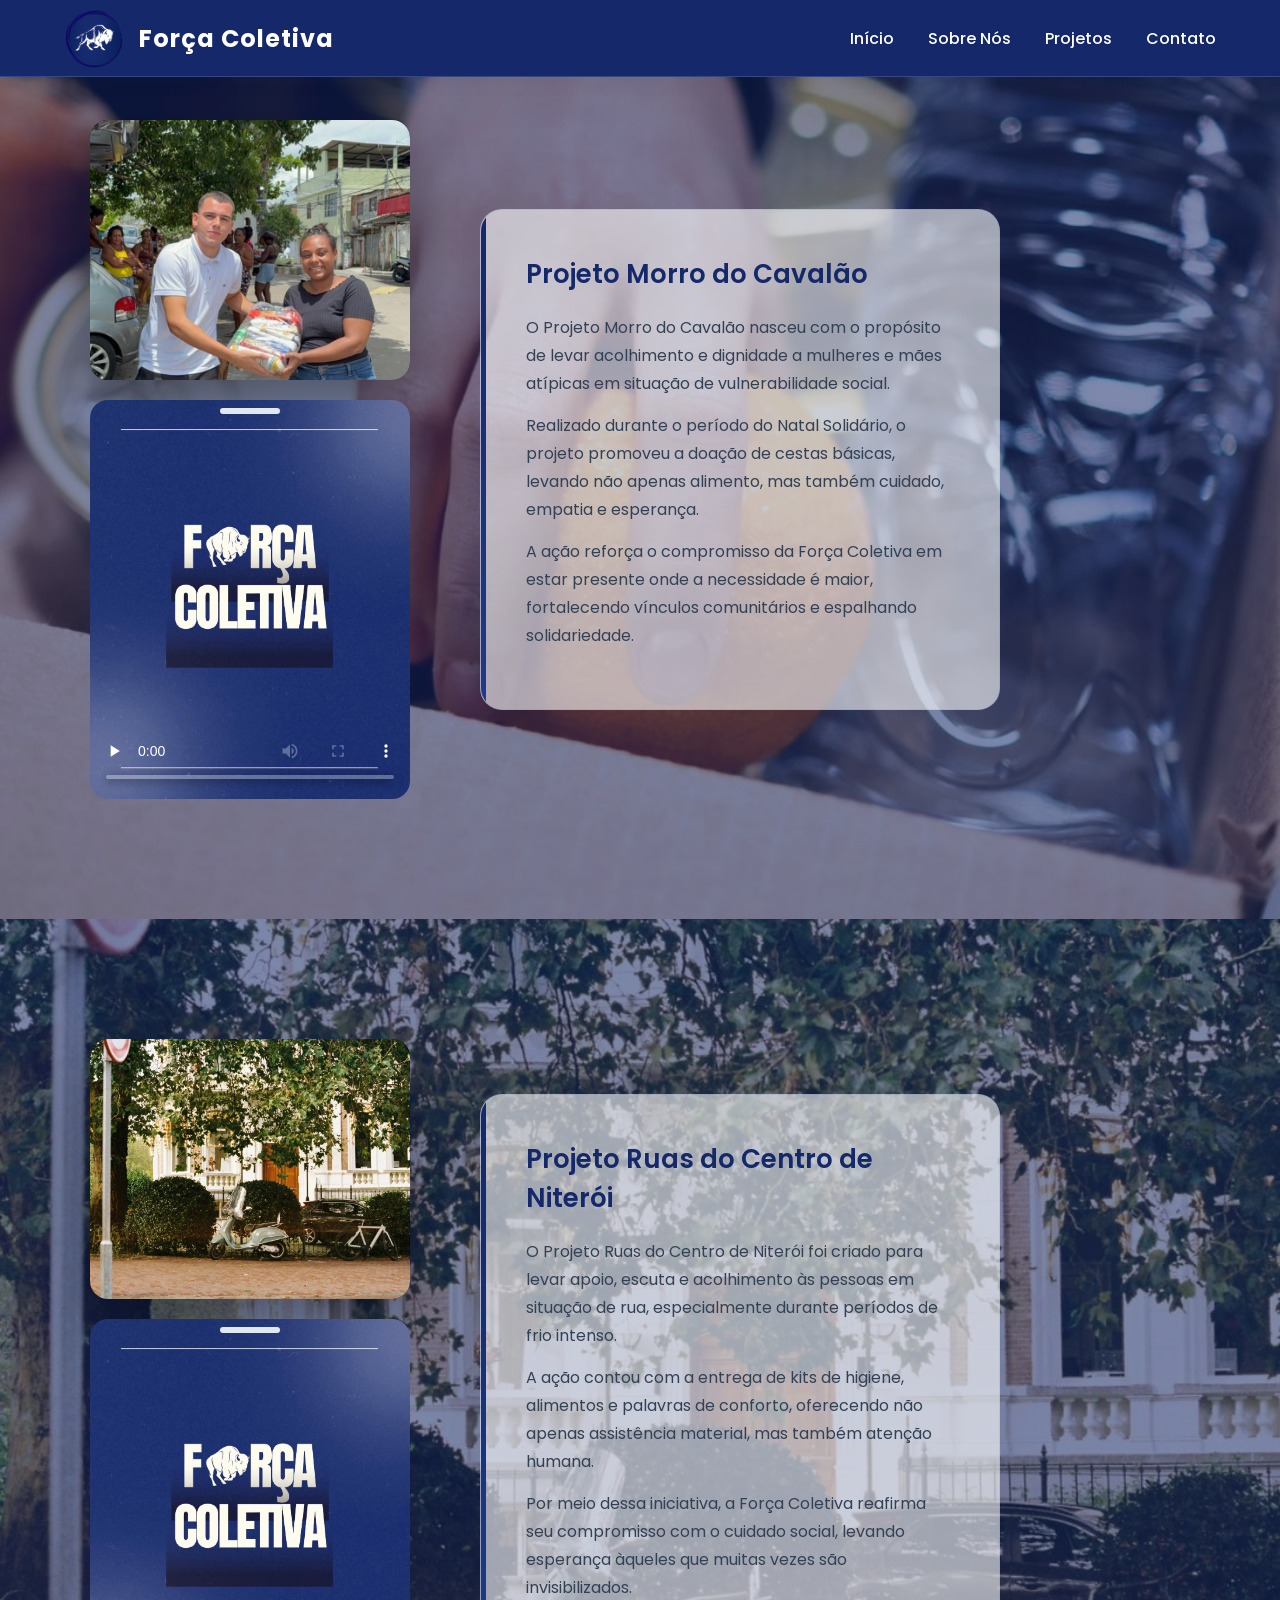
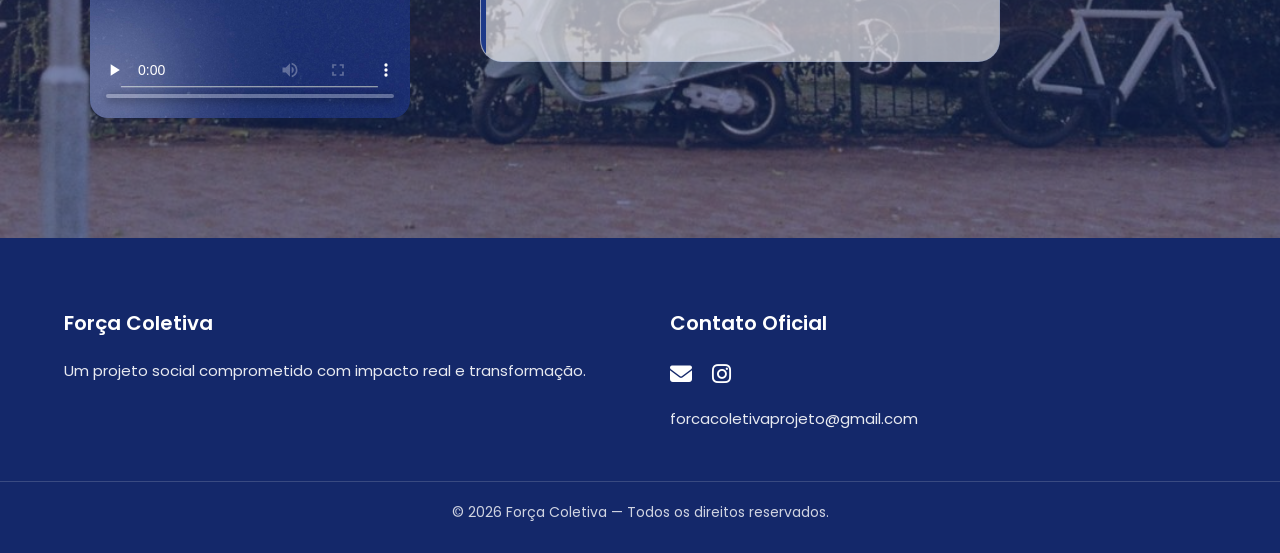
==== projetos.html @ da5c032a "Atualização final do projeto Finalizei o projeto" ====
<!DOCTYPE html>
<html lang="pt-br">
<head>
    <meta charset="UTF-8">
    <title>Projetos - Força Coletiva</title>
    <meta name="viewport" content="width=device-width, initial-scale=1.0">

    <!-- Fonte -->
    <link href="https://fonts.googleapis.com/css2?family=Poppins:wght@300;500;600;700&display=swap" rel="stylesheet">

    <!-- Font Awesome -->
    <link rel="stylesheet" href="https://cdnjs.cloudflare.com/ajax/libs/font-awesome/6.5.0/css/all.min.css">

    <!-- Favicon -->
    <link rel="icon" href="favicon/favicon.ico">

    <!-- CSS -->
    <link rel="stylesheet" href="css/style.css">
</head>

<body class="pagina-projetos">

<header class="header">
    <div class="container">
        <div class="logo">
            <img src="images/logo.png" alt="Logo Força Coletiva">
            <span>Força Coletiva</span>
        </div>
        <nav>
            <a href="index.html">Início</a>
            <a href="index.html#sobre">Sobre Nós</a>
            <a href="projetos.html" class="active">Projetos</a>
            <a href="index.html#contato">Contato</a>
        </nav>
    </div>
</header>

<main>

    <!-- PROJETO 1 -->
    <section class="projeto-section" style="background-image: url('images/imagem1.jpeg');">
        <div class="overlay"></div>

        <div class="projeto-content fade-up">
            <div class="projeto-media">

    <!-- IMAGEM -->
    <div class="media-box">
        <img src="images/imagem2.jpeg" alt="Projeto Morro do Cavalão">
    </div>

    <!-- VIDEO -->
    <div class="video-box">
        <video
            controls
            preload="none"
            poster="images/capa1.jpeg"
            aria-label="Vídeo do Projeto Morro do Cavalão">
            
            <source src="video/video1.mp4" type="video/mp4">
            Seu navegador não suporta vídeo HTML5.
        </video>
    </div>

</div>

            <div class="projeto-card">
                <h3>Projeto Morro do Cavalão</h3>
                <p>
                    

    <p class="projeto-texto">
        O Projeto Morro do Cavalão nasceu com o propósito de levar acolhimento e dignidade
        a mulheres e mães atípicas em situação de vulnerabilidade social.
    </p>

    <p class="projeto-texto">
        Realizado durante o período do Natal Solidário, o projeto promoveu a doação de
        cestas básicas, levando não apenas alimento, mas também cuidado, empatia e esperança.
    </p>

    <p class="projeto-texto">
        A ação reforça o compromisso da Força Coletiva em estar presente onde a necessidade
        é maior, fortalecendo vínculos comunitários e espalhando solidariedade.
    </p>
                </p>
            </div>
        </div>
    </section>

  <!-- PROJETO 2 -->
<section class="projeto-section" style="background-image: url('images/imagem3.jpeg');">
    <div class="overlay"></div>

    <div class="projeto-content fade-up">

        <!-- MEDIA -->
        <div class="projeto-media">

            <!-- IMAGEM -->
            <div class="media-box">
                <img src="images/imagem3.jpeg" alt="Projeto Ruas do Centro de Niterói">
            </div>

            <!-- VIDEO -->
            <div class="video-box">
                <video
                    controls
                    preload="none"
                    poster="images/capa1.jpeg"
                    aria-label="Vídeo do Projeto Ruas do Centro de Niterói">
                    
                    <source src="video/video2.mp4" type="video/mp4">
                    Seu navegador não suporta vídeo HTML5.
                </video>
            </div>

        </div>

        <!-- CARD -->
        <div class="projeto-card">
            <h3>Projeto Ruas do Centro de Niterói</h3>
            

    <p class="projeto-texto">
        O Projeto Ruas do Centro de Niterói foi criado para levar apoio, escuta e acolhimento
        às pessoas em situação de rua, especialmente durante períodos de frio intenso.
    </p>

    <p class="projeto-texto">
        A ação contou com a entrega de kits de higiene, alimentos e palavras de conforto,
        oferecendo não apenas assistência material, mas também atenção humana.
    </p>

    <p class="projeto-texto">
        Por meio dessa iniciativa, a Força Coletiva reafirma seu compromisso com o cuidado
        social, levando esperança àqueles que muitas vezes são invisibilizados.
    </p>
        </div>

    </div>
</section>

</main>

<footer class="footer">
    <div class="container footer-content">
        <div class="footer-col">
            <h3>Força Coletiva</h3>
            <p>Um projeto social comprometido com impacto real e transformação.</p>
        </div>

        <div class="footer-col">
            <h4>Contato Oficial</h4>
            <div class="footer-contact">
                <a href="mailto:forcacoletivaprojeto@gmail.com">
                    <i class="fa-solid fa-envelope"></i>
                </a>
                <a href="https://www.instagram.com/somosforcacoletiva/" target="_blank" rel="noopener noreferrer">
                    <i class="fa-brands fa-instagram"></i>
                </a>
            </div>
            <p class="footer-email">forcacoletivaprojeto@gmail.com</p>
        </div>
    </div>

    <div class="footer-bottom">
        <p>© 2026 Força Coletiva — Todos os direitos reservados.</p>
    </div>
</footer>

</body>
</html>
---- css/style.css ----
* {
    margin: 0;
    padding: 0;
    box-sizing: border-box;
}

html {
    scroll-behavior: smooth;
}

body {
    font-family: 'Poppins', sans-serif;
    color: #fff;
}

.container {
    width: 90%;
    max-width: 1200px;
    margin: auto;
}

/* ================= HEADER ================= */

.header {
    position: fixed;
    top: 0;
    width: 100%;
    padding: 8px 0;
    z-index: 1000;
    background: rgba(255, 255, 255, 0.12);
    -webkit-backdrop-filter: blur(10px);
    backdrop-filter: blur(10px);
    border-bottom: 1px solid rgba(255, 255, 255, 0.15);
    transition: all 0.3s ease;
    box-shadow: 0 4px 20px rgba(0, 0, 0, 0.05);
}

.header .container {
    display: flex;
    justify-content: space-between;
    align-items: center;
}

.logo {
    display: flex;
    align-items: center;
    gap: 15px;
}

.logo img {
    height: 60px;
    width: 60px;
    object-fit: cover;
    border-radius: 50%;
}

.logo span {
    color: #ffffff;
    font-size: 24px;
    font-weight: 700;
    letter-spacing: 1px;
    transition: color 0.3s;
}

/* ===== MENU PREMIUM ===== */

.header nav a {
    margin-left: 30px;
    text-decoration: none;
    color: #ffffff;
    font-weight: 500;
    position: relative;
    transition: all 0.3s ease;

    /* CONTORNO AZUL SUAVE (SÓ NO TOPO) */
    text-shadow:
        -1px -1px 0 #14286a,
         1px -1px 0 #14286a,
        -1px  1px 0 #14286a,
         1px  1px 0 #14286a;
}

/* Linha animada */
.header nav a::after {
    content: "";
    position: absolute;
    left: 0;
    bottom: -6px;
    width: 0%;
    height: 2px;
    background-color: currentColor;
    transition: width 0.3s ease;
}

/* Hover geral */
/* Hover só quando está em cima da hero */
.header:not(.scroll-active) nav a:hover {
    color: #14286a;
    /* azul quando está em cima */
    transform: translateY(-3px);
}

/* Linha aparece */
.header nav a:hover::after {
    width: 100%;
}

/* Quando desce */
.header.scroll-active {
    background: rgba(255, 255, 255, 0.2);
}

.header.scroll-active nav a,
.header.scroll-active .logo span {
    color: #14286a;
}

.header.scroll-active nav a {
    text-shadow: none;
}

/* Hover quando está embaixo */
.header.scroll-active nav a:hover {
    color: #14286a;
}

/* Efeito clique */
.header nav a:active {
    transform: translateY(0px) scale(0.95);
}

/* ================= HERO ================= */

.hero {
    height: 100vh;
    background-image: url('../images/hero.jpeg');
    background-size: cover;
    background-position: center;
    background-repeat: no-repeat;
    position: relative;
    display: flex;
    align-items: center;
    justify-content: flex-start;
    text-align: left;
    padding-left: 10%;
}

.hero::before {
    content: "";
    position: absolute;
    inset: 0;
    background: linear-gradient(to right,
            rgba(0, 0, 0, 0.35),
            rgba(0, 0, 0, 0.15),
            rgba(0, 0, 0, 0));
}

.hero-content {
    position: relative;
    z-index: 2;
    max-width: 600px;
}

.hero h1 {
    font-size: 68px;
    line-height: 1.1;
    margin-bottom: 25px;
    font-weight: 700;
}

.hero p {
    font-size: 22px;
    margin-bottom: 35px;
    line-height: 1.6;
    opacity: 0.9;
}

.btn {
    display: inline-block;
    background: #14286a;
    padding: 14px 36px;
    border-radius: 40px;
    text-decoration: none;
    color: #fff;
    font-weight: 600;
    letter-spacing: 0.5px;
    transition: all 0.3s ease;
}

.btn:hover {
    background: #0f1f52;
    transform: translateY(-4px);
    box-shadow: 0 10px 25px rgba(0, 0, 0, 0.3);
}

.btn:active {
    transform: scale(0.95);
}

/* ================= ABOUT ================= */

.about {
    padding: 100px 0;
    background: #f8fafc;
    color: #1e293b;
}

.about-content {
    display: flex;
    align-items: center;
    gap: 50px;
}

.about-text h2 {
    font-size: 40px;
    margin-bottom: 20px;
}

.about-text p {
    margin-bottom: 15px;
    line-height: 1.6;
}

.about-image img {
    width: 100%;
    border-radius: 15px;
}

/* ================= TEAM ================= */

.team {
    padding: 80px 0;
    background: #f8fafc;
    color: #1e293b;
    text-align: center;
}

/* ================= SOBRE NÓS PROFISSIONAL ================= */

.about-row {
    display: flex;
    align-items: center;
    gap: 80px;
    margin-bottom: 160px;
}

.about-text {
    flex: 1;
}

.about-row.reverse {
    flex-direction: row-reverse;
}

.about-text h2 {
    font-size: 38px;
    margin-bottom: 20px;
}

.about-text p {
    margin-bottom: 15px;
    line-height: 1.7;
    font-size: 17px;
}

.about p {
    text-align: justify;
    line-height: 1.9;
    font-size: 18px;
    color: #444;
    max-width: 850px;
    margin: 0 auto;
}

.about-image {
    flex: 1;
    display: flex;
    justify-content: center;
    align-items: center;
}

.about-image img {
    max-width: 380px;
    width: 100%;
    border-radius: 30px;
    box-shadow: 0 20px 50px rgba(0, 0, 0, 0.15);
    transition: transform 0.6s ease, box-shadow 0.6s ease;
}

.about-image img:hover {
    transform: scale(1.05) translateY(-5px);
    box-shadow: 0 25px 60px rgba(0, 0, 0, 0.25);
}

/* ===== LOGO PREMIUM ===== */

.logo-box img {
    max-width: 320px;
    border-radius: 50%;
    padding: 20px;
    background: rgba(255, 255, 255, 0.6);
    -webkit-backdrop-filter: blur(10px);
    backdrop-filter: blur(10px);
    border: 1px solid rgba(37, 99, 235, 0.3);
    box-shadow: 0 20px 60px rgba(37, 99, 235, 0.15);
    transition: all 0.5s ease;
}

.logo-box img:hover {
    transform: scale(1.08) translateY(-10px);
    box-shadow: 0 30px 90px rgba(37, 99, 235, 0.4);
}

.logo-box img:hover {
    transform: translateY(-8px) scale(1.05);
}

/* ===== MANIFESTO FINAL ===== */

.about-final {
    text-align: center;
    margin-top: 100px;
    padding: 80px 40px;
    background: white;
    border-left: 6px solid #14286a;
    box-shadow: 0 20px 60px rgba(0,0,0,0.05);
}

.about-final p {
    font-size: 20px;
    margin-bottom: 15px;
    color: #334155;
}

.about-final h3 {
    font-size: 28px;
    color: #14286a;
    font-weight: 700;
}
/* ================= IMPACTO EM AÇÃO ================= */

.impacto {
    padding: 100px 0;
    background: #f1f5f9;
    color: #1e293b;
}

.impacto h2 {
    font-size: 36px;
    text-align: center;
    margin-bottom: 60px;
}

/* Layout lado a lado */
.impacto-content {
    display: flex;
    align-items: center;
    justify-content: center;
    gap: 60px;
}

/* Moldura estilo Instagram */
.video-box {
    width: 300px;
    /* controla tamanho */
    background: white;
    padding: 12px;
    border-radius: 30px;
    box-shadow: 0 25px 60px rgba(0, 0, 0, 0.15);
    position: relative;
}

/* Bolinha tipo câmera */
.video-box::before {
    content: "";
    position: absolute;
    top: 8px;
    left: 50%;
    transform: translateX(-50%);
    width: 60px;
    height: 6px;
    background: #e2e8f0;
    border-radius: 10px;
}

.video-box video {
    width: 100%;
    border-radius: 20px;
    display: block;
}

/* Texto lateral */
.impacto-text {
    max-width: 450px;
}

.impacto-text h3 {
    font-size: 26px;
    margin-bottom: 15px;
    color: #14286a;
}

.impacto-text p {
    font-size: 16px;
    line-height: 1.7;
    margin-bottom: 15px;
}

/* ================= SOBRE - MODERNO TECNOLÓGICO ================= */

.sobre-cards {
    margin-top: 120px;
    display: grid;
    grid-template-columns: repeat(auto-fit, minmax(300px, 1fr));
    gap: 50px;
}

/* FUNDO TECNOLÓGICO */
.about {
    background: #f8fafc;
}

/* CARD ESTILO GLASS */
.card {
    position: relative;
    padding: 40px;
    border-radius: 25px;
    background: rgba(255, 255, 255, 0.6);
    backdrop-filter: blur(12px);
    -webkit-backdrop-filter: blur(12px);
    border: 1px solid rgba(37, 99, 235, 0.2);
    box-shadow: 0 20px 60px rgba(0, 0, 0, 0.08);
    transition: all 0.5s ease;
    overflow: hidden;
}

/* BARRA LATERAL ANIMADA */
.card::before {
    content: "";
    position: absolute;
    left: 0;
    top: 0;
    height: 100%;
    width: 5px;
    background: linear-gradient(to bottom, #14286a, #1e3a8a);
    transition: width 0.1s ease;
}

/* HOVER MODERNO */
.card:hover {
    transform: translateY(-12px);
    box-shadow: 0 30px 80px rgba(37, 99, 235, 0.25);
    border: 1px solid rgba(37, 99, 235, 0.4);
}

/* Borda cresce no hover */
.card:hover::before {
    width: 100%;
    opacity: 0.05;
}

/* TÍTULOS */
.card h3 {
    font-size: 22px;
    margin-bottom: 20px;
    color: #14286a;
}

.card h4 {
    margin-top: 18px;
    margin-bottom: 8px;
    font-size: 16px;
    color: #14286a;
}

.card p {
    font-size: 15px;
    line-height: 1.7;
    color: #334155;
}

.card ul {
    padding-left: 18px;
    margin-top: 10px;
}

.card ul li {
    margin-bottom: 8px;
    font-size: 14px;
    color: #334155;
}

/* RESPONSIVO */
@media (max-width: 768px) {
    .sobre-cards {
        gap: 30px;
    }
}

/* ===== TÍTULO INSTITUCIONAL ===== */

.section-title {
    font-size: 36px;
    font-weight: 700;
    color: #14286a;
    margin-bottom: 20px;
    position: relative;
}

.section-title::after {
    content: "";
    display: block;
    width: 60px;
    height: 3px;
    background: #14286a;
    margin-top: 12px;
}

/* ===== TEXT CARD INSTITUCIONAL ===== */

.text-card {
    padding: 30px 0;
    background: none;
    border: none;
    box-shadow: none;
}

.text-card::before {
    display: none;
}

.text-card:hover {
    transform: none;
    box-shadow: none;
    border: none;
}

/* ===== DECORAÇÃO MODERNA ===== */


.about .container {
    position: relative;
    z-index: 2;
}

/* ===== LINHA INSTITUCIONAL ===== */

.about {
    position: relative;
}

/* ===== ELEMENTO DECORATIVO GEOMÉTRICO ===== */

.about::before {
    content: "";
    position: absolute;
    top: 80px;
    left: -120px;
    width: 400px;
    height: 400px;
    background: radial-gradient(circle, rgba(37,99,235,0.15) 0%, transparent 70%);
    z-index: 0;
}

.about .container {
    position: relative;
    z-index: 2;
}

/* ===== REMOVER QUALQUER DECORAÇÃO DA SEÇÃO ABOUT ===== */

.about::before,
.about::after {
    content: none !important;
    display: none !important;
}


/* ===== FAIXA INSTITUCIONAL DEGRADÊ ===== */

.about-intro {
    background: linear-gradient(135deg, #14286a, #14286a);
    padding: 80px 0;
    text-align: center;
    position: relative;
    overflow: hidden;
}

/* detalhe decorativo sutil */
.about-intro::after {
    content: "";
    position: absolute;
    width: 300px;
    height: 300px;
    background: rgba(255,255,255,0.05);
    border-radius: 50%;
    top: -100px;
    right: -100px;
}

.about-intro p {
    color: white;
    font-size: 22px;
    font-weight: 500;
    max-width: 800px;
    margin: auto;
    line-height: 1.6;
}

/* ===== TEXTURA INSTITUCIONAL SUAVE ===== */

.about {
    background: #f8fafc;
    background-image: linear-gradient(
        rgba(0,0,0,0.015) 1px,
        transparent 1px
    );
    background-size: 40px 40px;
}

/* ===== BANNER INSTITUCIONAL ===== */

.banner-institucional {
    width: 100%;
    height: 70vh;
    background:
        linear-gradient(to bottom, rgba(255,255,255,0.9) 0%, rgba(255,255,255,0.3) 15%, rgba(255,255,255,0) 30%),
        url("../images/banner.jpg") center center no-repeat;
    background-size: cover;
}

/* ================= FOOTER ONG INSTITUCIONAL ================= */

.footer {
    background: #14286a;
    color: white;
    padding: 70px 0 30px;
}

.footer-content {
    display: flex;
    justify-content: space-between;
    gap: 60px;
    flex-wrap: wrap;
}

.footer-col {
    flex: 1;
    min-width: 240px;
}

.footer-col h3,
.footer-col h4 {
    margin-bottom: 20px;
    font-size: 20px;
    font-weight: 600;
}

.footer-col p {
    font-size: 15px;
    line-height: 1.7;
    opacity: 0.9;
}

.footer-email {
    margin-top: 15px;
    font-size: 14px;
    opacity: 0.8;
}

/* Contato */
.footer-contact {
    display: flex;
    gap: 20px;
    margin-bottom: 10px;
}

.footer-contact a {
    font-size: 22px;
    color: white;
    transition: 0.3s ease;
}

.footer-contact a:hover {
    color: #93c5fd;
    transform: translateY(-3px);
}

/* Linha final */
.footer-bottom {
    margin-top: 50px;
    padding-top: 20px;
    text-align: center;
    border-top: 1px solid rgba(255,255,255,0.2);
    font-size: 14px;
    opacity: 0.8;
}

/* ================= COLABORADORES ================= */

.colaboradores {
    background: white; /* fundo claro elegante */
    text-align: center;
}

.section-title {
    text-align: center;
    font-size: 38px;
    font-weight: 700;
    color: #14286a;
    margin-bottom: 20px;
}

.section-title::after {
    content: "";
    display: block;
    width: 60px;
    height: 4px;
    background: #14286a;
    margin: 15px auto 0 auto;
    border-radius: 2px;
}

/* LOGOS */

.colaboradores {
    background: white;
    padding: 100px 0;
}

.colaboradores-logos {
    display: grid;
    grid-template-columns: repeat(4, 1fr);
    gap: 40px 60px; /* espaço vertical e horizontal */
    justify-items: center;
    margin-top: 50px;
}

.colaborador-item {
    width: 100px;      /* largura fixa */
    height: 100px;     /* mesma altura */
    border-radius: 50%;  /* 👈 transforma em círculo */
    background: white;
    display: flex;
    align-items: center;
    justify-content: center;
    box-shadow: 0 8px 20px rgba(0,0,0,0.06);
    overflow: hidden;   /* importante */
    transition: 0.3s ease;
}

.colaborador-item:hover {
    transform: scale(1.05);
}

.colaborador-item img {
    width: 100%;
    height: 100%;
    object-fit: contain;
}

.colaborador-item img.logo-ajuste1 {
    width: 120%;
    height: 110%;
}

.colaborador-item img.logo-ajuste2 {
    width: 150%;
    height: 150%;
}

.colaborador-item img.logo-ajuste3 {
    width: 220%;
    height: 220%;
}
.colaborador-item img:hover {
    transform: scale(1.05);
}

/* ================= PAGINA PROJETOS ================= */

body.pagina-projetos {
    font-family: 'Poppins', sans-serif;
    color: #1e293b;
}

body.pagina-projetos main {
    margin-top: 0;
}

/* Header */
body.pagina-projetos .header {
    background: #14286a;
}

/* ================= SEÇÃO PROJETO ================= */

.projeto-section {
    position: relative;
    padding: 120px 20px;
    background-size: cover;
    background-position: center;
}

.projeto-section .overlay {
    position: absolute;
    inset: 0;
    background: rgba(20,40,106,0.55);
    z-index: 1;
}

/* Conteúdo */
.projeto-content {
    position: relative;
    z-index: 2;
    max-width: 1100px;
    margin: auto;
    display: flex;
    align-items: center;
    gap: 70px;
    flex-wrap: wrap;
}

/* ================= MEDIA (IMAGEM / VIDEO) ================= */

.media-box {
    width: 320px;
    border-radius: 18px;
    overflow: hidden;
    box-shadow: 0 25px 55px rgba(0,0,0,0.35);
    background: #000;
    display: flex;
    flex-direction: column;
}

/* IMAGEM */
.media-box img {
    width: 100%;
    height: 260px;
    object-fit: cover;
    display: block;
}

/* VIDEO */
.media-box video {
    width: 100%;
    height: 160px;
    object-fit: cover;
    display: block;
    background: #000;
}
/* ================= CARD ================= */

.projeto-card {
    background: rgba(255,255,255,0.95);
    padding: 45px;
    border-radius: 22px;
    max-width: 520px;
    box-shadow: 0 25px 60px rgba(0,0,0,0.15);
    transition: transform 0.4s ease, box-shadow 0.4s ease;
}

.projeto-card:hover {
    transform: translateY(-6px);
    box-shadow: 0 35px 80px rgba(37,99,235,0.25);
}

.projeto-card h3 {
    font-size: 26px;
    font-weight: 600;
    color: #14286a;
    margin-bottom: 20px;
}

.projeto-card p {
    font-size: 16px;
    line-height: 1.7;
}

/* ================= ANIMAÇÃO SUTIL ================= */

.fade-up {
    animation: fadeUp 0.9s ease forwards;
}

@keyframes fadeUp {
    from {
        opacity: 0;
        transform: translateY(30px);
    }
    to {
        opacity: 1;
        transform: translateY(0);
    }
}

/* ================= RESPONSIVO ================= */

@media (max-width: 992px) {
    .projeto-content {
        flex-direction: column;
        text-align: center;
    }

    .media-box {
        width: 100%;
        max-width: 360px;
        height: 420px;
    }

    .projeto-card {
        padding: 35px;
    }
}

@media (max-width: 576px) {
    .projeto-card h3 {
        font-size: 22px;
    }

    .projeto-card p {
        font-size: 15px;
    }
}

/* ================= VIDEO BOX ================= */

.video-box {
    width: 320px;
    margin-top: 20px;
    border-radius: 18px;
    overflow: hidden;
    box-shadow: 0 25px 55px rgba(0,0,0,0.35);
    background: #000;
}

/* Vídeo responsivo, sem corte */
.video-box video {
    width: 100%;
    height: auto;
    display: block;
    border-radius: 18px;
}

/* Desktop: imagem + vídeo alinhados */
@media (min-width: 993px) {
    .projeto-media {
        display: flex;
        flex-direction: column;
        align-items: flex-start;
    }
}

/* Mobile */
@media (max-width: 992px) {
    .video-box {
        width: 100%;
        max-width: 360px;
    }
}

/* REMOVE QUALQUER BORDA / FUNDO DO VIDEO */
.video-box,
.video-box video {
    background: transparent !important;
    border: none !important;
    outline: none !important;
    box-shadow: none !important;
}

/* VIDEO SEM BORDA E RESPONSIVO */
.video-box video {
    width: 100%;
    height: auto;
    display: block;
    border-radius: 14px; /* mantém padrão visual elegante */
    object-fit: cover;
}

/* REMOVE CONTORNO AO CLICAR (focus) */
.video-box video:focus {
    outline: none;
}

/* EVITA FUNDO PRETO ANTES DO PLAY */
video::-webkit-media-controls-panel {
    background-image: none;
}

/* GARANTE QUE O CONTAINER NÃO CRIE BORDA */
.video-box {
    padding: 0;
    overflow: hidden;
}

.projeto-texto {
    font-size: 16px;
    line-height: 1.75;
    color: #334155;
    margin-bottom: 14px;
    text-align: left;
}

/* ================= MENU - APENAS PÁGINA PROJETOS ================= */

body.pagina-projetos header nav a,
body.pagina-projetos header nav a:hover,
body.pagina-projetos header nav a:focus,
body.pagina-projetos header nav a:active {
    color: #ffffff !important;
}


/* =====================================================
   EFEITO PREMIUM DOS CARDS DA HOME APLICADO A PROJETOS
   ===================================================== */

/* Faz o projeto-card herdar o visual do .card */
body.pagina-projetos .projeto-card {
    position: relative;
    background: rgba(255, 255, 255, 0.6);
    backdrop-filter: blur(12px);
    -webkit-backdrop-filter: blur(12px);
    border: 1px solid rgba(37, 99, 235, 0.10);
    box-shadow: 0 20px 60px rgba(0,0,0,0.04);
    overflow: hidden;
    transition: all 0.45s ease;
}

/* Barra lateral animada */
body.pagina-projetos .projeto-card::before {
    content: "";
    position: absolute;
    left: 0;
    top: 0;
    width: 5px;
    height: 100%;
    background: linear-gradient(to bottom, #14286a, #1e3a8a);
    transition: 0.4s ease;
}

/* Hover igual ao card da home */
body.pagina-projetos .projeto-card:hover {
    transform: translateY(-12px);
    box-shadow: 0 35px 90px rgba(37,99,235,0.10);
    border-color: rgba(37,99,235,0.10);
}

/* Barra cresce no hover */
body.pagina-projetos .projeto-card:hover::before {
    width: 100%;
    opacity: 0.01;
}

/* Texto alinhado e bonito */
body.pagina-projetos .projeto-card p {
    font-size: 16px;
    line-height: 1.75;
    color: #334155;
}
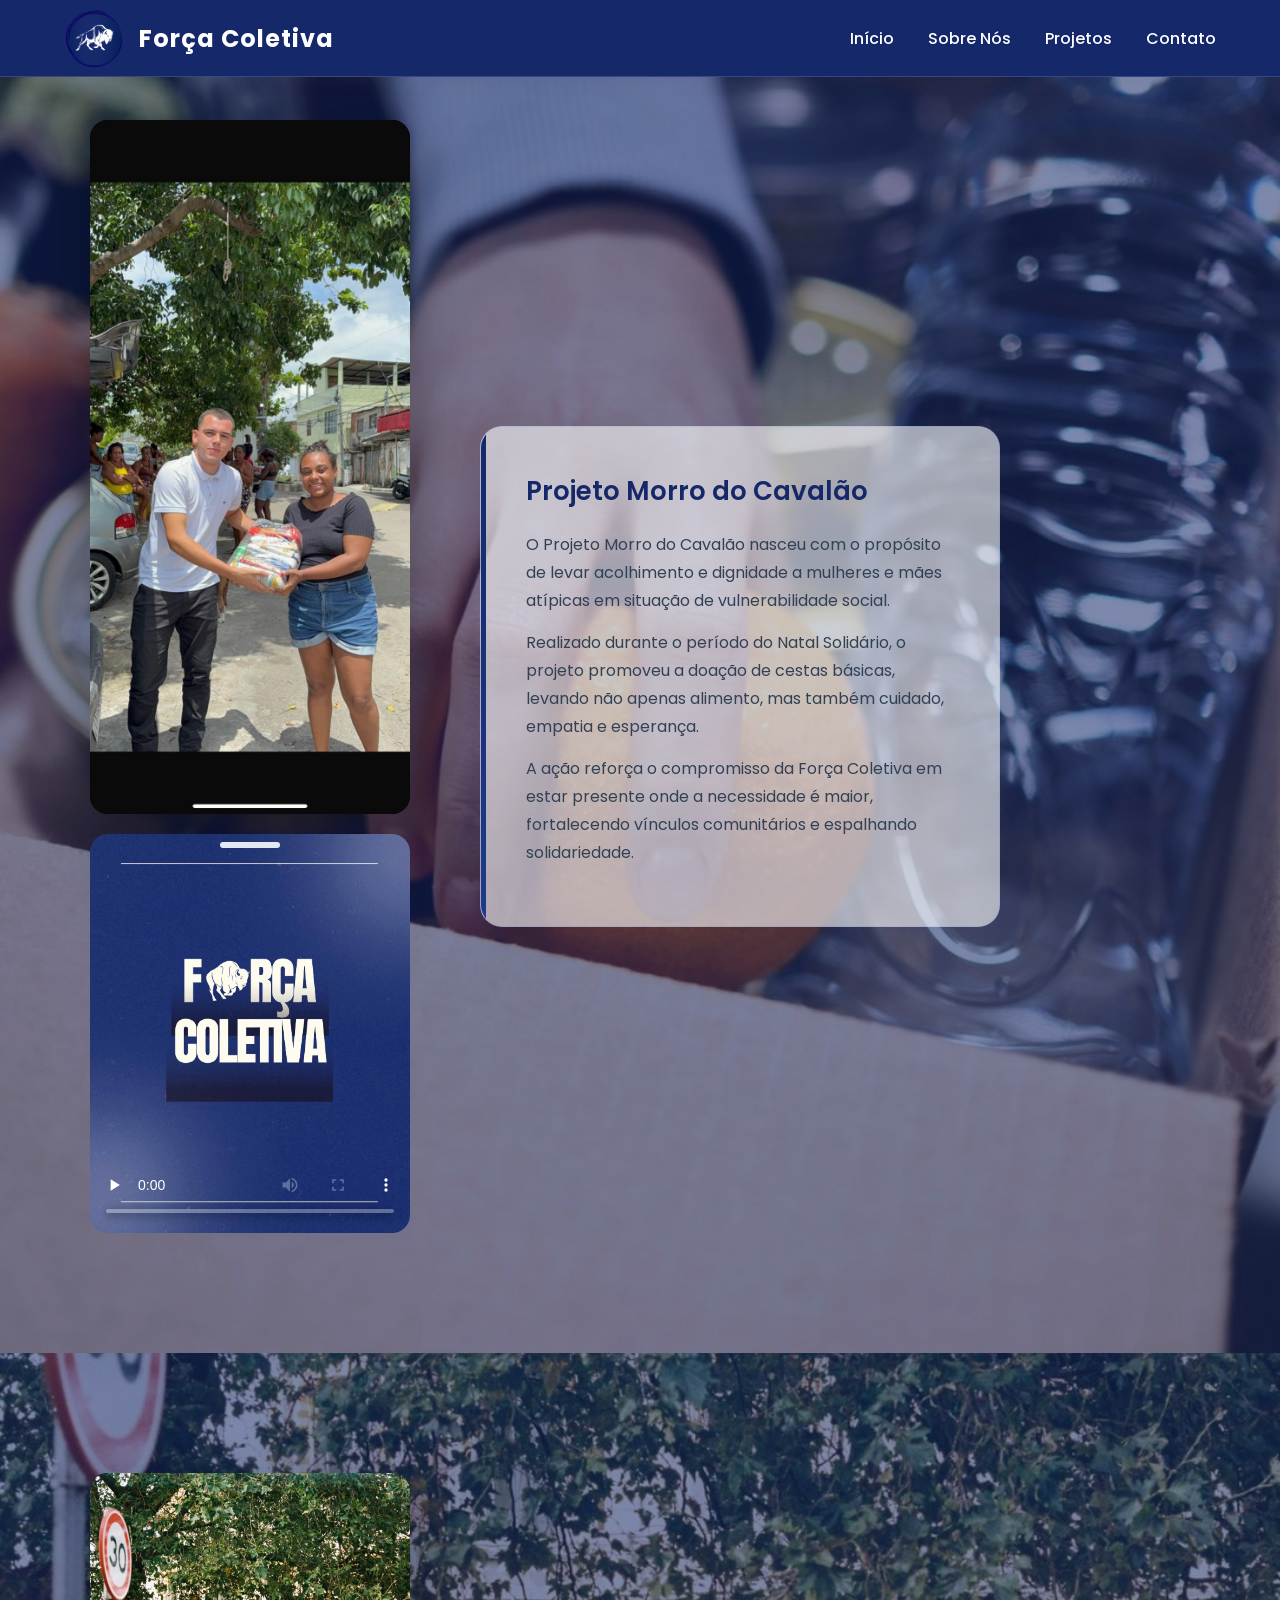
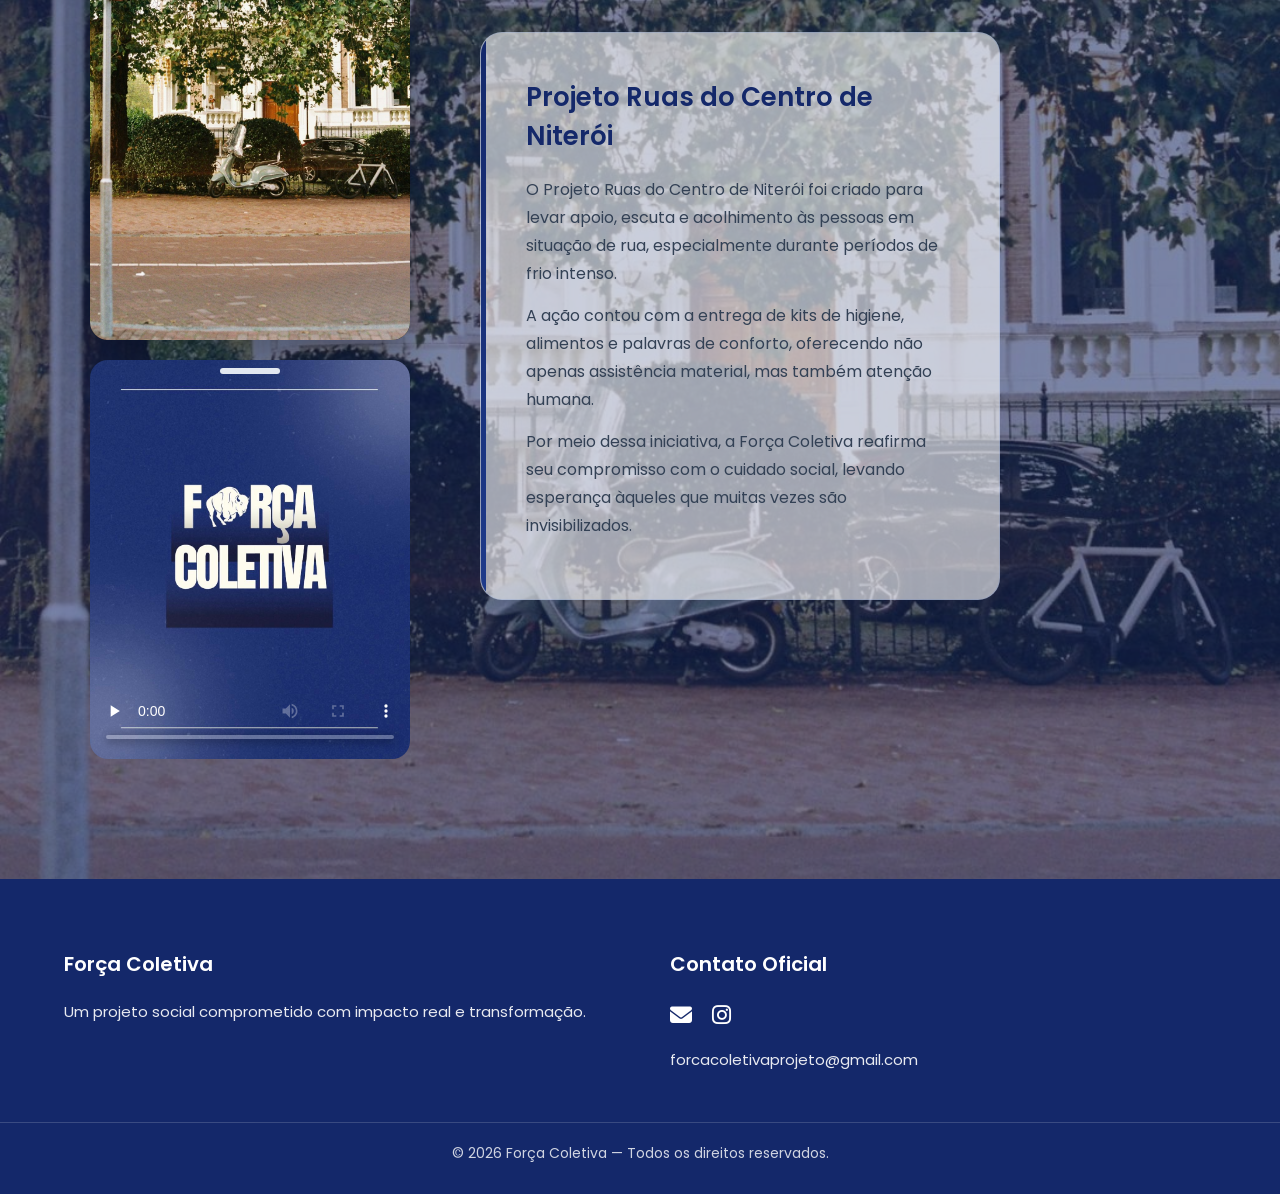
==== commit f50d62c5: "Site finalizado Finalizei o site !" ====
--- a/projetos.html
+++ b/projetos.html
@@ -16,22 +16,34 @@
 
     <!-- CSS -->
     <link rel="stylesheet" href="css/style.css">
+    <link rel="stylesheet" href="css/responsive.css">
 </head>
 
 <body class="pagina-projetos">
 
 <header class="header">
     <div class="container">
+
         <div class="logo">
             <img src="images/logo.png" alt="Logo Força Coletiva">
             <span>Força Coletiva</span>
         </div>
-        <nav>
+
+        <!-- BOTÃO MENU HAMBÚRGUER -->
+        <div class="menu-toggle" id="menu-toggle">
+            <span></span>
+            <span></span>
+            <span></span>
+        </div>
+
+        <!-- MENU -->
+        <nav id="menu">
             <a href="index.html">Início</a>
             <a href="index.html#sobre">Sobre Nós</a>
             <a href="projetos.html" class="active">Projetos</a>
             <a href="index.html#contato">Contato</a>
         </nav>
+
     </div>
 </header>
 
@@ -169,5 +181,7 @@
     </div>
 </footer>
 
+<script src="js/main.js"></script>
+
 </body>
 </html>
--- a/css/responsive.css
+++ b/css/responsive.css
@@ -0,0 +1,260 @@
+/* =====================================
+   RESPONSIVO — FORÇA COLETIVA
+   ===================================== */
+
+@media (max-width: 768px) {
+
+    /* ===== HEADER ===== */
+    .header .container {
+        flex-direction: column;
+        gap: 15px;
+    }
+
+    .logo span {
+        font-size: 20px;
+    }
+
+    .header nav {
+        display: flex;
+        flex-direction: column;
+        align-items: center;
+        gap: 12px;
+    }
+
+    .header nav a {
+        margin: 0;
+        font-size: 16px;
+    }
+
+    /* ===== HERO ===== */
+    .hero {
+        height: auto;
+        padding: 140px 20px 80px;
+        justify-content: center;
+        text-align: center;
+    }
+
+    .hero-content {
+        max-width: 100%;
+    }
+
+    .hero h1 {
+        font-size: 42px;
+        line-height: 1.2;
+    }
+
+    .hero p {
+        font-size: 18px;
+    }
+
+    /* ===== ABOUT ===== */
+    .about {
+        padding: 70px 0;
+    }
+
+    .about-row,
+    .about-row.reverse {
+        flex-direction: column;
+        gap: 40px;
+        margin-bottom: 80px;
+        text-align: center;
+    }
+
+    .about-text h2 {
+        font-size: 30px;
+    }
+
+    .about p {
+        font-size: 16px;
+    }
+
+    .about-image img,
+    .logo-box img {
+        max-width: 260px;
+    }
+
+    /* ===== CARDS ===== */
+    .sobre-cards {
+        grid-template-columns: 1fr;
+        gap: 30px;
+        margin-top: 60px;
+    }
+
+    /* ===== BANNER ===== */
+    .banner-institucional {
+        height: 40vh;
+    }
+
+    /* ===== COLABORADORES ===== */
+    .colaboradores {
+        padding: 70px 0;
+    }
+
+    .colaboradores-logos {
+        grid-template-columns: repeat(2, 1fr);
+        gap: 30px;
+    }
+
+    .colaborador-item {
+        width: 90px;
+        height: 90px;
+    }
+
+    /* ===== FOOTER ===== */
+    .footer-content {
+        flex-direction: column;
+        text-align: center;
+        gap: 40px;
+    }
+
+    .footer-contact {
+        justify-content: center;
+    }
+
+    /* ===== PROJETOS ===== */
+    .projeto-content {
+        flex-direction: column;
+        gap: 40px;
+        text-align: center;
+    }
+
+    .projeto-card {
+        padding: 30px;
+    }
+
+    .projeto-card h3 {
+        font-size: 22px;
+    }
+}
+
+/* =====================================
+   TELAS MUITO PEQUENAS
+   ===================================== */
+
+@media (max-width: 480px) {
+
+    .hero h1 {
+        font-size: 34px;
+    }
+
+    .hero p {
+        font-size: 16px;
+    }
+
+    .section-title {
+        font-size: 30px;
+    }
+}
+
+/* =====================================
+   MENU HAMBÚRGUER — CORRIGIDO
+   ===================================== */
+
+.menu-toggle {
+    display: none;
+    flex-direction: column;
+    cursor: pointer;
+    gap: 6px;
+    position: absolute;
+    top: 50%;
+    right: 20px;
+    transform: translateY(-50%);
+    z-index: 1001;
+}
+
+.menu-toggle span {
+    width: 28px;
+    height: 3px;
+    background: #14286a;
+    border-radius: 2px;
+    transition: 0.3s ease;
+}
+
+/* ===== ANIMAÇÃO DO HAMBÚRGUER → X ===== */
+
+.menu-toggle.active span:nth-child(1) {
+    transform: rotate(45deg) translate(5px, 5px);
+}
+
+.menu-toggle.active span:nth-child(2) {
+    opacity: 0;
+}
+
+.menu-toggle.active span:nth-child(3) {
+    transform: rotate(-45deg) translate(6px, -6px);
+}
+
+/* MOBILE */
+@media (max-width: 768px) {
+
+    .menu-toggle {
+        display: flex;
+    }
+
+    .header {
+        position: fixed;
+        width: 100%;
+        top: 0;
+        left: 0;
+        z-index: 1000;
+    }
+
+    .header .container {
+        position: relative;
+        flex-direction: row;
+        justify-content: space-between;
+        align-items: center;
+    }
+
+    nav {
+        position: fixed;
+        top: 70px; /* altura do header */
+        left: 0;
+        width: 100%;
+        background: #ffffff;
+
+        display: flex;
+        flex-direction: column;
+        align-items: center;
+        gap: 20px;
+        padding: 30px 0;
+
+        box-shadow: 0 10px 30px rgba(0,0,0,0.15);
+
+        transform: translateY(-20px);
+        opacity: 0;
+        pointer-events: none;
+        transition: 0.3s ease;
+    }
+
+    nav a {
+        color: #14286a !important;
+        font-size: 18px;
+    }
+
+    nav.active {
+        transform: translateY(0);
+        opacity: 1;
+        pointer-events: auto;
+    }
+}
+
+/* ===============================
+   MENU HAMBÚRGUER — PÁGINA PROJETOS
+   =============================== */
+
+body.pagina-projetos .menu-toggle span {
+    background: #ffffff;
+}
+
+/* ===============================
+   CORRIGE BARRA PRETA NAS IMAGENS
+   =============================== */
+
+.media-box img {
+    width: 100%;
+    height: 100%;
+    object-fit: cover;
+    display: block;
+}
+
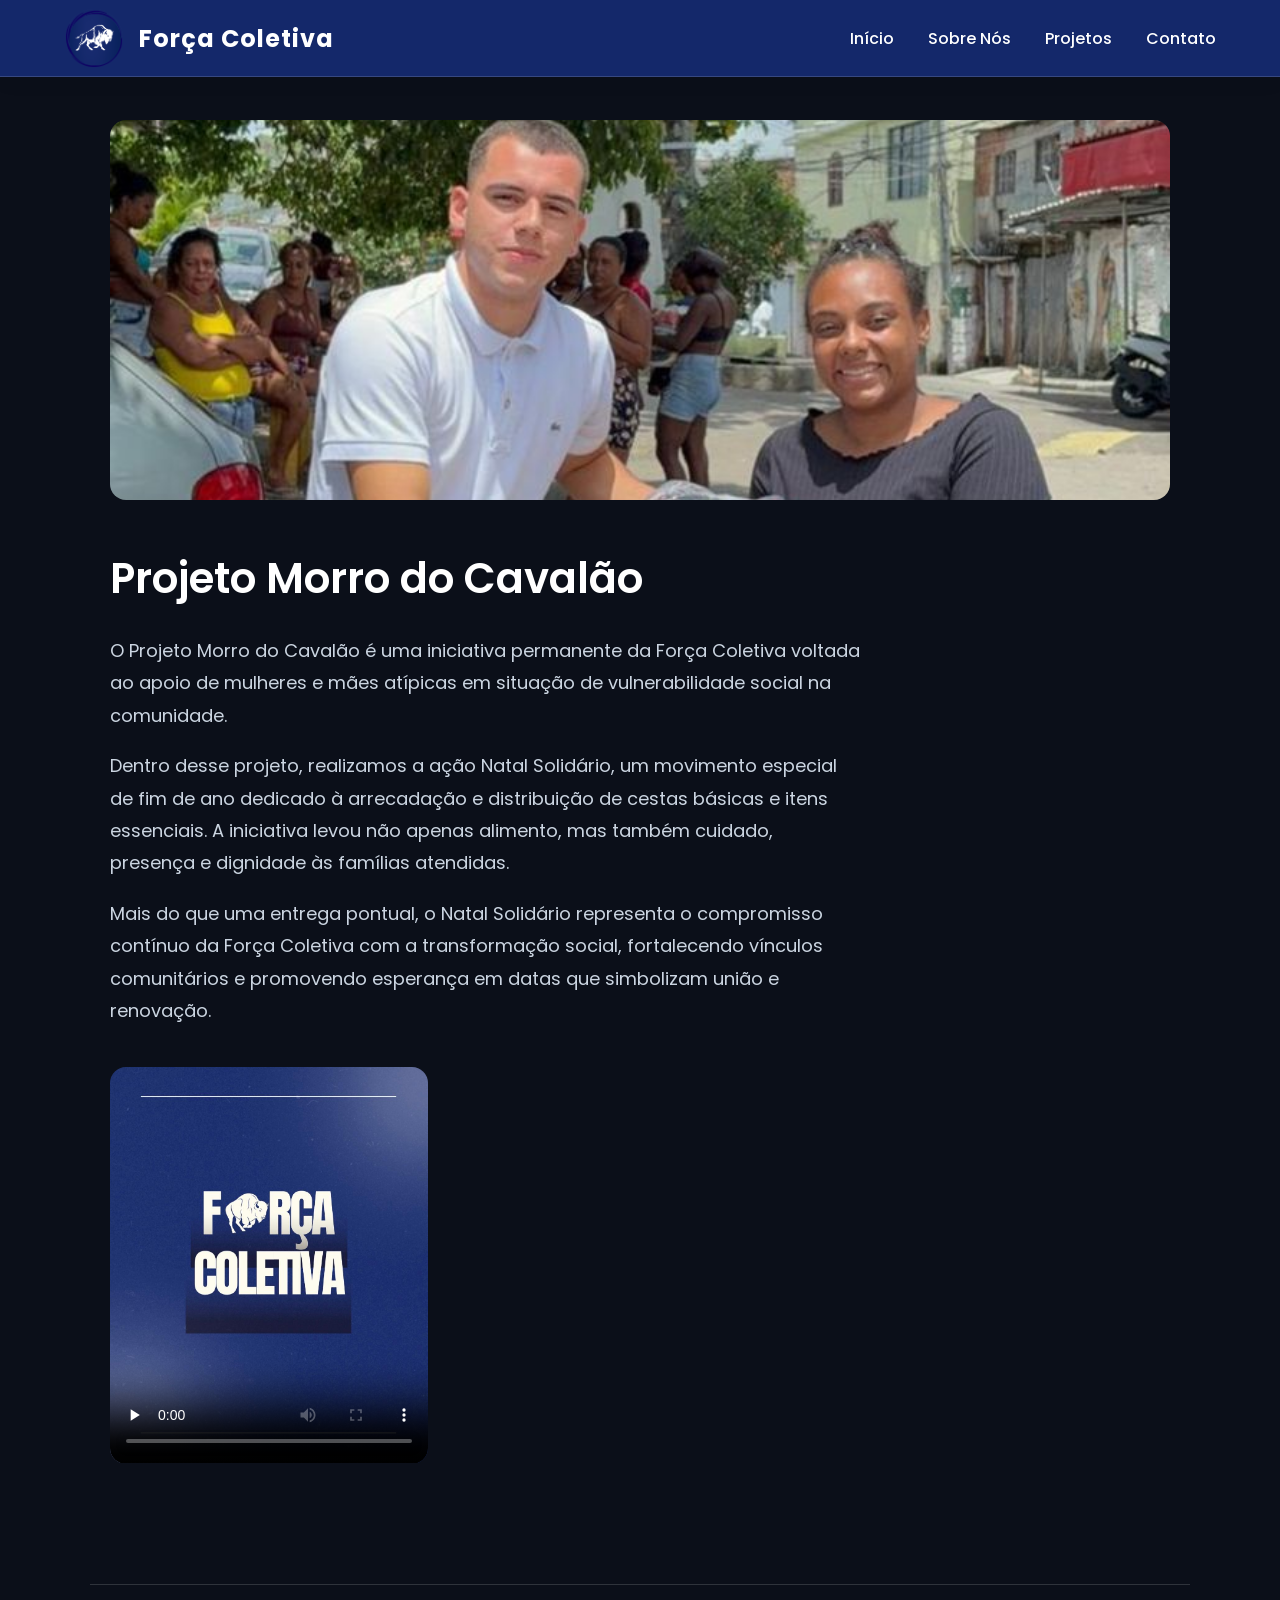
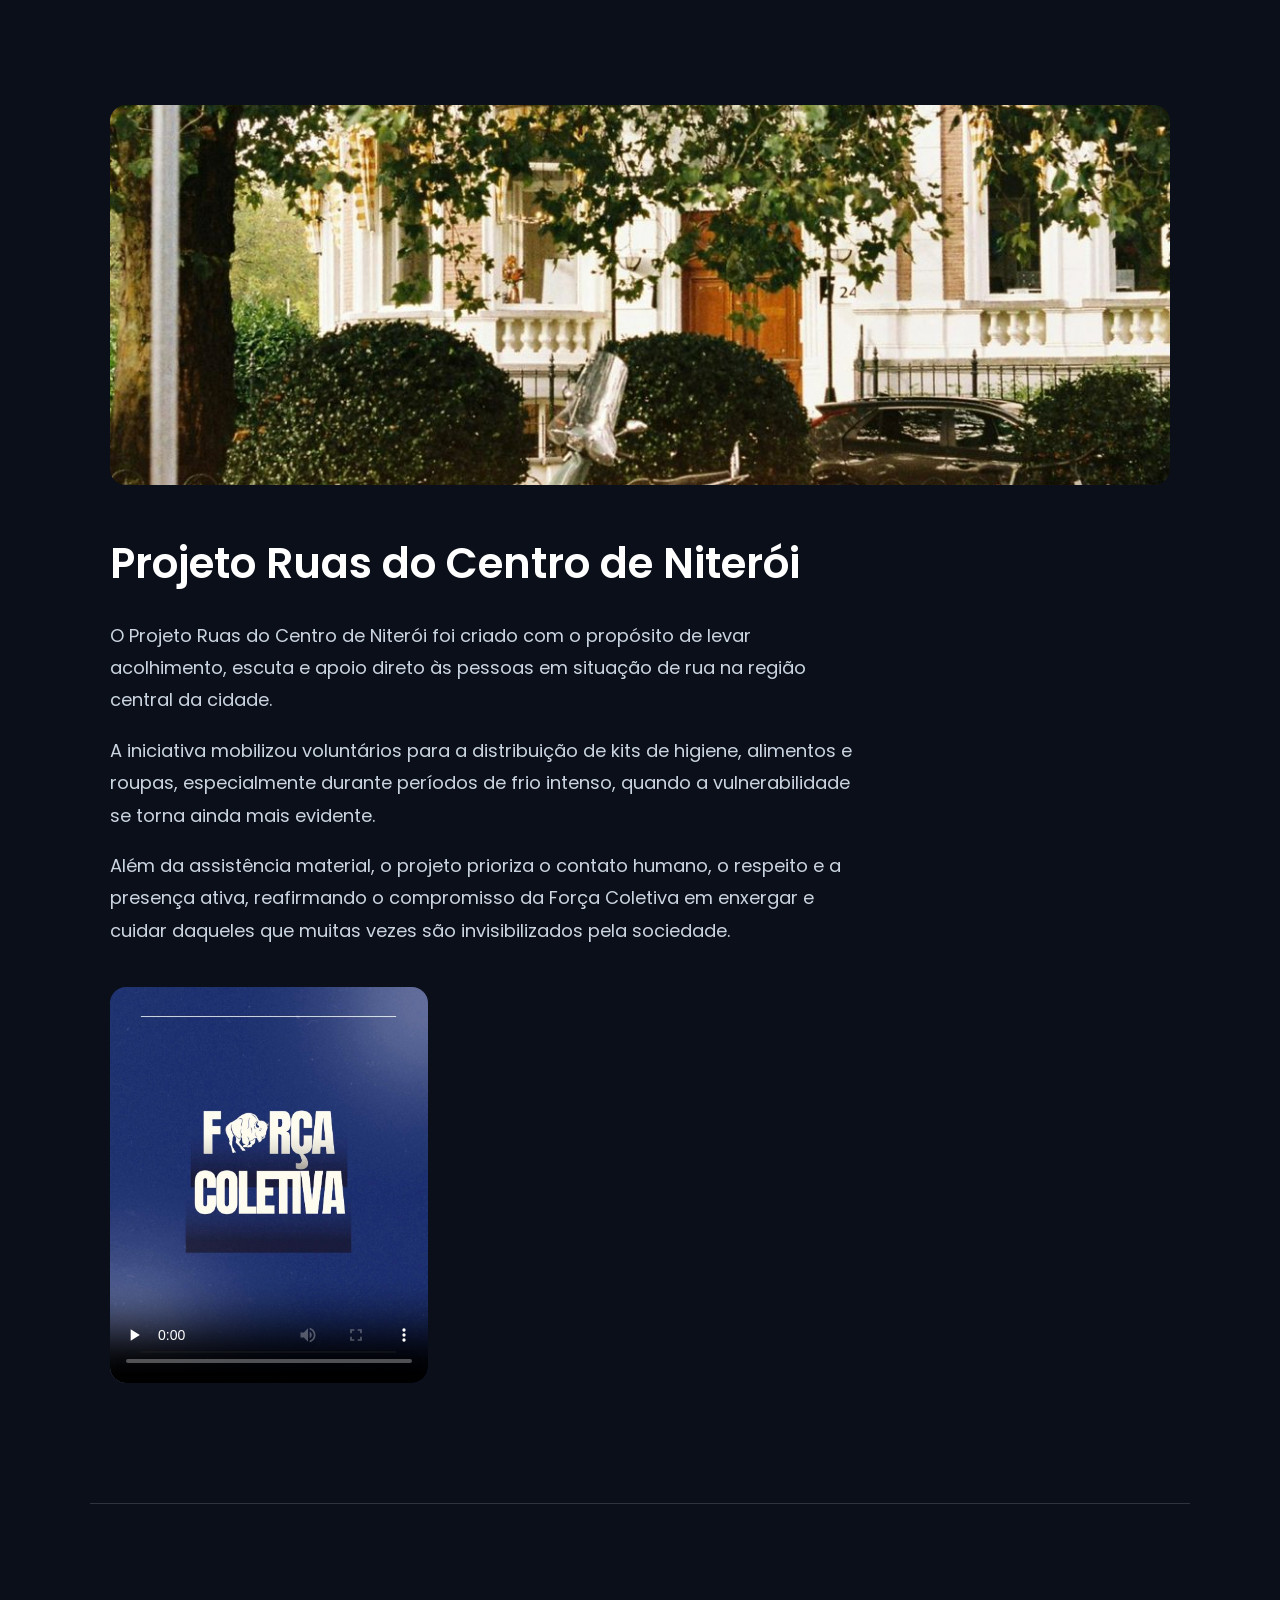
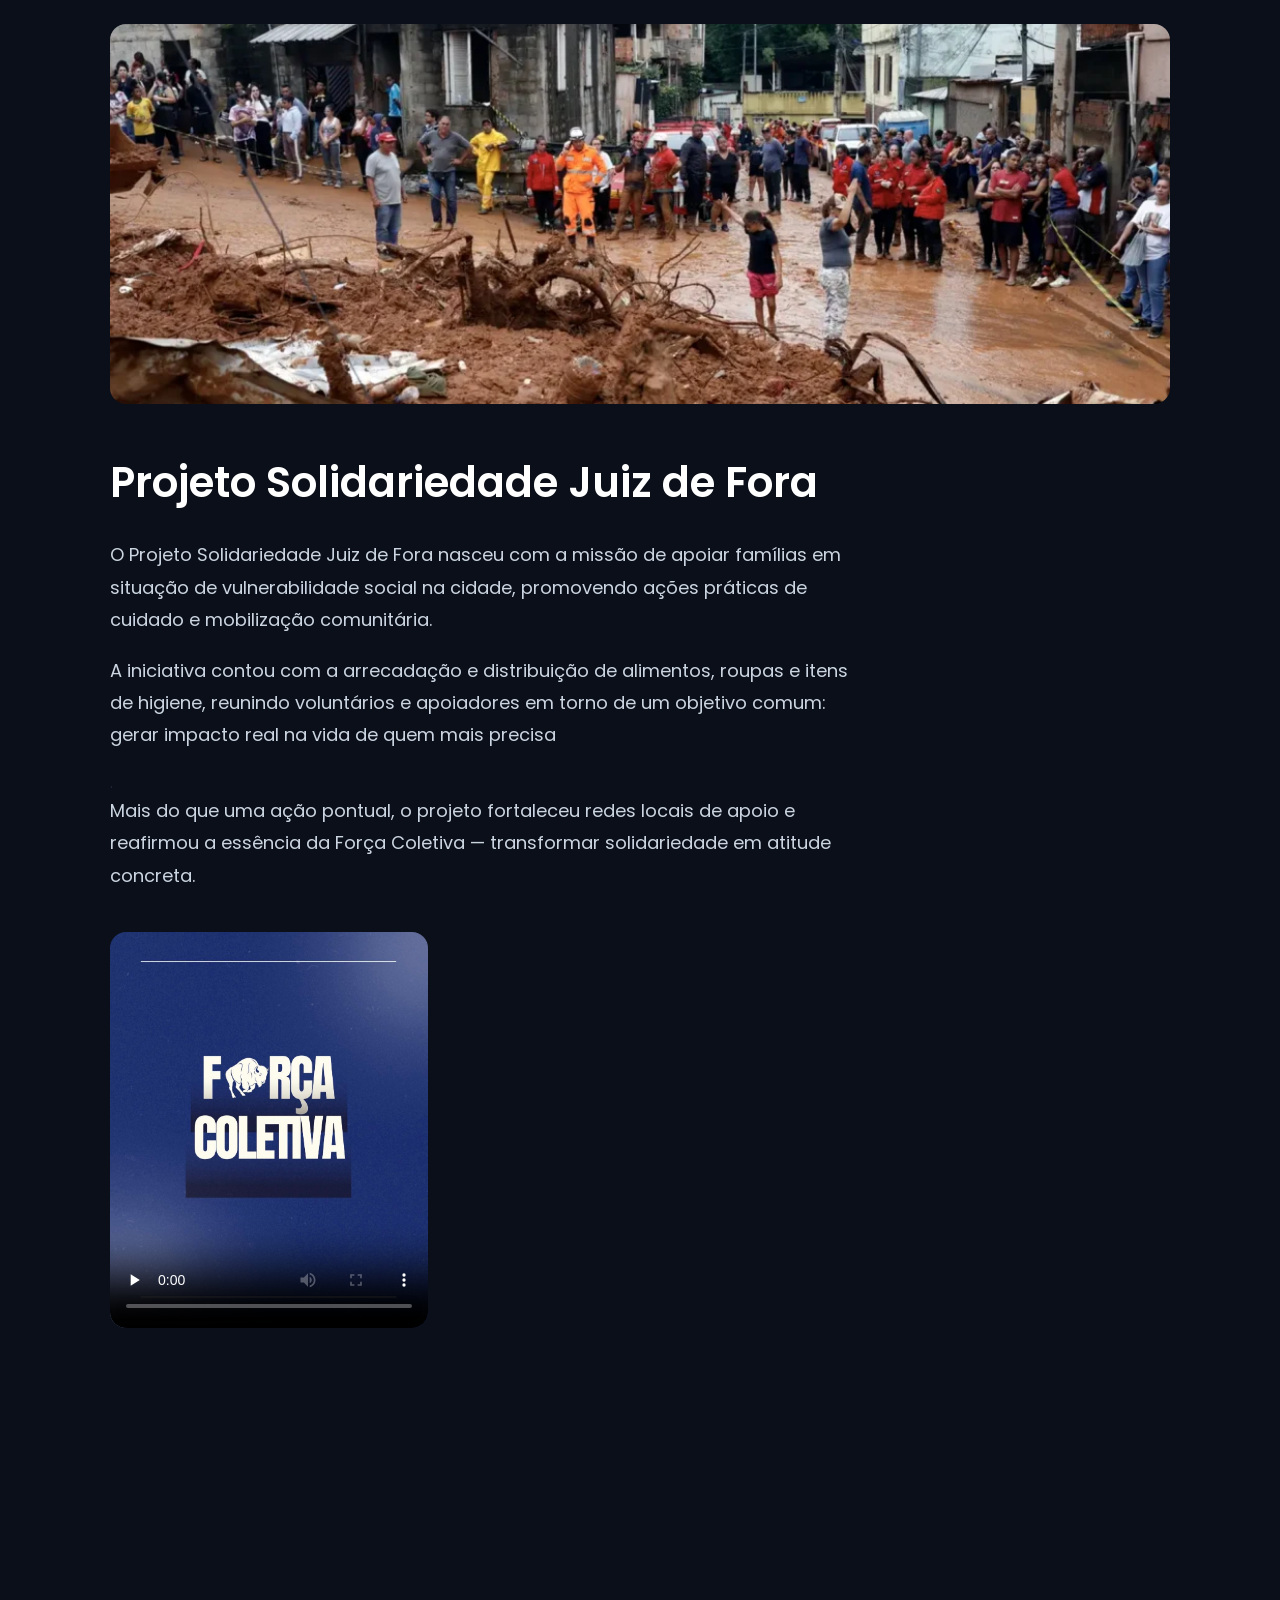
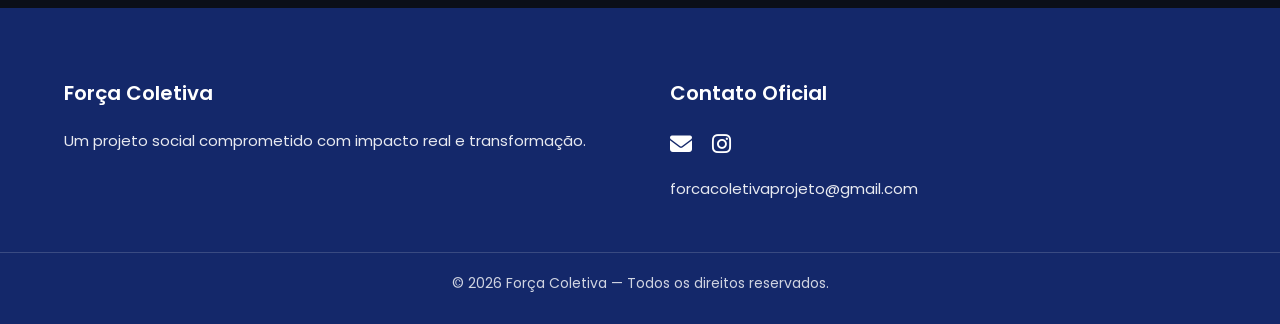
==== commit 01e7e557: "Mudanças no arquivo projeto.html Fiz alterações na página !!!" ====
--- a/projetos.html
+++ b/projetos.html
@@ -16,6 +16,7 @@
 
     <!-- CSS -->
     <link rel="stylesheet" href="css/style.css">
+    <link rel="stylesheet" href="css/projetos.css">
     <link rel="stylesheet" href="css/responsive.css">
 </head>
 
@@ -48,111 +49,92 @@
 </header>
 
 <main>
+    <section class="projeto-moderno">
 
-    <!-- PROJETO 1 -->
-    <section class="projeto-section" style="background-image: url('images/imagem1.jpeg');">
-        <div class="overlay"></div>
-
-        <div class="projeto-content fade-up">
-            <div class="projeto-media">
-
-    <!-- IMAGEM -->
-    <div class="media-box">
+    <!-- FOTO -->
+    <div class="projeto-imagem">
         <img src="images/imagem2.jpeg" alt="Projeto Morro do Cavalão">
     </div>
 
+    <!-- TEXTO -->
+    <div class="projeto-info">
+        <h2>Projeto Morro do Cavalão</h2>
+
+        <p>
+            O Projeto Morro do Cavalão é uma iniciativa permanente da Força Coletiva voltada ao apoio de mulheres e mães atípicas em situação de vulnerabilidade social na comunidade.
+        </p>
+
+        <p>
+           Dentro desse projeto, realizamos a ação Natal Solidário, um movimento especial de fim de ano dedicado à arrecadação e distribuição de cestas básicas e itens essenciais. A iniciativa levou não apenas alimento, mas também cuidado, presença e dignidade às famílias atendidas.
+        </p>
+
+        <p>
+            Mais do que uma entrega pontual, o Natal Solidário representa o compromisso contínuo da Força Coletiva com a transformação social, fortalecendo vínculos comunitários e promovendo esperança em datas que simbolizam união e renovação.
+        </p>
+    </div>
+
     <!-- VIDEO -->
-    <div class="video-box">
-        <video
-            controls
-            preload="none"
-            poster="images/capa1.jpeg"
-            aria-label="Vídeo do Projeto Morro do Cavalão">
-            
+    <div class="projeto-video">
+        <video controls preload="none" poster="images/capa1.jpeg">
             <source src="video/video1.mp4" type="video/mp4">
-            Seu navegador não suporta vídeo HTML5.
         </video>
     </div>
 
-</div>
-
-            <div class="projeto-card">
-                <h3>Projeto Morro do Cavalão</h3>
-                <p>
-                    
-
-    <p class="projeto-texto">
-        O Projeto Morro do Cavalão nasceu com o propósito de levar acolhimento e dignidade
-        a mulheres e mães atípicas em situação de vulnerabilidade social.
-    </p>
-
-    <p class="projeto-texto">
-        Realizado durante o período do Natal Solidário, o projeto promoveu a doação de
-        cestas básicas, levando não apenas alimento, mas também cuidado, empatia e esperança.
-    </p>
-
-    <p class="projeto-texto">
-        A ação reforça o compromisso da Força Coletiva em estar presente onde a necessidade
-        é maior, fortalecendo vínculos comunitários e espalhando solidariedade.
-    </p>
-                </p>
-            </div>
-        </div>
-    </section>
-
-  <!-- PROJETO 2 -->
-<section class="projeto-section" style="background-image: url('images/imagem3.jpeg');">
-    <div class="overlay"></div>
-
-    <div class="projeto-content fade-up">
-
-        <!-- MEDIA -->
-        <div class="projeto-media">
-
-            <!-- IMAGEM -->
-            <div class="media-box">
-                <img src="images/imagem3.jpeg" alt="Projeto Ruas do Centro de Niterói">
-            </div>
-
-            <!-- VIDEO -->
-            <div class="video-box">
-                <video
-                    controls
-                    preload="none"
-                    poster="images/capa1.jpeg"
-                    aria-label="Vídeo do Projeto Ruas do Centro de Niterói">
-                    
-                    <source src="video/video2.mp4" type="video/mp4">
-                    Seu navegador não suporta vídeo HTML5.
-                </video>
-            </div>
-
-        </div>
-
-        <!-- CARD -->
-        <div class="projeto-card">
-            <h3>Projeto Ruas do Centro de Niterói</h3>
-            
-
-    <p class="projeto-texto">
-        O Projeto Ruas do Centro de Niterói foi criado para levar apoio, escuta e acolhimento
-        às pessoas em situação de rua, especialmente durante períodos de frio intenso.
-    </p>
-
-    <p class="projeto-texto">
-        A ação contou com a entrega de kits de higiene, alimentos e palavras de conforto,
-        oferecendo não apenas assistência material, mas também atenção humana.
-    </p>
-
-    <p class="projeto-texto">
-        Por meio dessa iniciativa, a Força Coletiva reafirma seu compromisso com o cuidado
-        social, levando esperança àqueles que muitas vezes são invisibilizados.
-    </p>
-        </div>
-
-    </div>
 </section>
 
+<section class="projeto-moderno">
+
+    <!-- FOTO -->
+    <div class="projeto-imagem">
+        <img src="images/imagem3.jpeg" alt="Projeto Ruas do Centro de Niterói">
+    </div>
+
+    <!-- TEXTO -->
+    <div class="projeto-info">
+        <h2>Projeto Ruas do Centro de Niterói</h2>
+
+        <p>O Projeto Ruas do Centro de Niterói foi criado com o propósito de levar acolhimento, escuta e apoio direto às pessoas em situação de rua na região central da cidade.</p>
+
+        <p>A iniciativa mobilizou voluntários para a distribuição de kits de higiene, alimentos e roupas, especialmente durante períodos de frio intenso, quando a vulnerabilidade se torna ainda mais evidente.</p>
+
+        <p>Além da assistência material, o projeto prioriza o contato humano, o respeito e a presença ativa, reafirmando o compromisso da Força Coletiva em enxergar e cuidar daqueles que muitas vezes são invisibilizados pela sociedade.</p>
+    </div>
+
+    <!-- VIDEO -->
+    <div class="projeto-video">
+        <video controls preload="none" poster="images/capa1.jpeg">
+            <source src="video/video2.mp4" type="video/mp4">
+        </video>
+    </div>
+
+</section>
+
+<section class="projeto-moderno">
+
+    <!-- FOTO -->
+    <div class="projeto-imagem">
+        <img src="images/imagem3.webp" alt="Projeto Solidariedade Juiz de Fora">
+    </div>
+
+    <!-- TEXTO -->
+    <div class="projeto-info">
+        <h2>Projeto Solidariedade Juiz de Fora</h2>
+
+        <p>O Projeto Solidariedade Juiz de Fora nasceu com a missão de apoiar famílias em situação de vulnerabilidade social na cidade, promovendo ações práticas de cuidado e mobilização comunitária.</p>
+
+        <p>A iniciativa contou com a arrecadação e distribuição de alimentos, roupas e itens de higiene, reunindo voluntários e apoiadores em torno de um objetivo comum: gerar impacto real na vida de quem mais precisa</p>.
+
+        <p>Mais do que uma ação pontual, o projeto fortaleceu redes locais de apoio e reafirmou a essência da Força Coletiva — transformar solidariedade em atitude concreta.</p>
+    </div>
+
+    <!-- VIDEO -->
+    <div class="projeto-video">
+        <video controls preload="none" poster="images/capa1.jpeg">
+            <source src="video/video3.mp4" type="video/mp4">
+        </video>
+    </div>
+
+</section>
 </main>
 
 <footer class="footer">
--- a/css/style.css
+++ b/css/style.css
@@ -776,285 +776,3 @@
 .colaborador-item img:hover {
     transform: scale(1.05);
 }
-
-/* ================= PAGINA PROJETOS ================= */
-
-body.pagina-projetos {
-    font-family: 'Poppins', sans-serif;
-    color: #1e293b;
-}
-
-body.pagina-projetos main {
-    margin-top: 0;
-}
-
-/* Header */
-body.pagina-projetos .header {
-    background: #14286a;
-}
-
-/* ================= SEÇÃO PROJETO ================= */
-
-.projeto-section {
-    position: relative;
-    padding: 120px 20px;
-    background-size: cover;
-    background-position: center;
-}
-
-.projeto-section .overlay {
-    position: absolute;
-    inset: 0;
-    background: rgba(20,40,106,0.55);
-    z-index: 1;
-}
-
-/* Conteúdo */
-.projeto-content {
-    position: relative;
-    z-index: 2;
-    max-width: 1100px;
-    margin: auto;
-    display: flex;
-    align-items: center;
-    gap: 70px;
-    flex-wrap: wrap;
-}
-
-/* ================= MEDIA (IMAGEM / VIDEO) ================= */
-
-.media-box {
-    width: 320px;
-    border-radius: 18px;
-    overflow: hidden;
-    box-shadow: 0 25px 55px rgba(0,0,0,0.35);
-    background: #000;
-    display: flex;
-    flex-direction: column;
-}
-
-/* IMAGEM */
-.media-box img {
-    width: 100%;
-    height: 260px;
-    object-fit: cover;
-    display: block;
-}
-
-/* VIDEO */
-.media-box video {
-    width: 100%;
-    height: 160px;
-    object-fit: cover;
-    display: block;
-    background: #000;
-}
-/* ================= CARD ================= */
-
-.projeto-card {
-    background: rgba(255,255,255,0.95);
-    padding: 45px;
-    border-radius: 22px;
-    max-width: 520px;
-    box-shadow: 0 25px 60px rgba(0,0,0,0.15);
-    transition: transform 0.4s ease, box-shadow 0.4s ease;
-}
-
-.projeto-card:hover {
-    transform: translateY(-6px);
-    box-shadow: 0 35px 80px rgba(37,99,235,0.25);
-}
-
-.projeto-card h3 {
-    font-size: 26px;
-    font-weight: 600;
-    color: #14286a;
-    margin-bottom: 20px;
-}
-
-.projeto-card p {
-    font-size: 16px;
-    line-height: 1.7;
-}
-
-/* ================= ANIMAÇÃO SUTIL ================= */
-
-.fade-up {
-    animation: fadeUp 0.9s ease forwards;
-}
-
-@keyframes fadeUp {
-    from {
-        opacity: 0;
-        transform: translateY(30px);
-    }
-    to {
-        opacity: 1;
-        transform: translateY(0);
-    }
-}
-
-/* ================= RESPONSIVO ================= */
-
-@media (max-width: 992px) {
-    .projeto-content {
-        flex-direction: column;
-        text-align: center;
-    }
-
-    .media-box {
-        width: 100%;
-        max-width: 360px;
-        height: 420px;
-    }
-
-    .projeto-card {
-        padding: 35px;
-    }
-}
-
-@media (max-width: 576px) {
-    .projeto-card h3 {
-        font-size: 22px;
-    }
-
-    .projeto-card p {
-        font-size: 15px;
-    }
-}
-
-/* ================= VIDEO BOX ================= */
-
-.video-box {
-    width: 320px;
-    margin-top: 20px;
-    border-radius: 18px;
-    overflow: hidden;
-    box-shadow: 0 25px 55px rgba(0,0,0,0.35);
-    background: #000;
-}
-
-/* Vídeo responsivo, sem corte */
-.video-box video {
-    width: 100%;
-    height: auto;
-    display: block;
-    border-radius: 18px;
-}
-
-/* Desktop: imagem + vídeo alinhados */
-@media (min-width: 993px) {
-    .projeto-media {
-        display: flex;
-        flex-direction: column;
-        align-items: flex-start;
-    }
-}
-
-/* Mobile */
-@media (max-width: 992px) {
-    .video-box {
-        width: 100%;
-        max-width: 360px;
-    }
-}
-
-/* REMOVE QUALQUER BORDA / FUNDO DO VIDEO */
-.video-box,
-.video-box video {
-    background: transparent !important;
-    border: none !important;
-    outline: none !important;
-    box-shadow: none !important;
-}
-
-/* VIDEO SEM BORDA E RESPONSIVO */
-.video-box video {
-    width: 100%;
-    height: auto;
-    display: block;
-    border-radius: 14px; /* mantém padrão visual elegante */
-    object-fit: cover;
-}
-
-/* REMOVE CONTORNO AO CLICAR (focus) */
-.video-box video:focus {
-    outline: none;
-}
-
-/* EVITA FUNDO PRETO ANTES DO PLAY */
-video::-webkit-media-controls-panel {
-    background-image: none;
-}
-
-/* GARANTE QUE O CONTAINER NÃO CRIE BORDA */
-.video-box {
-    padding: 0;
-    overflow: hidden;
-}
-
-.projeto-texto {
-    font-size: 16px;
-    line-height: 1.75;
-    color: #334155;
-    margin-bottom: 14px;
-    text-align: left;
-}
-
-/* ================= MENU - APENAS PÁGINA PROJETOS ================= */
-
-body.pagina-projetos header nav a,
-body.pagina-projetos header nav a:hover,
-body.pagina-projetos header nav a:focus,
-body.pagina-projetos header nav a:active {
-    color: #ffffff !important;
-}
-
-
-/* =====================================================
-   EFEITO PREMIUM DOS CARDS DA HOME APLICADO A PROJETOS
-   ===================================================== */
-
-/* Faz o projeto-card herdar o visual do .card */
-body.pagina-projetos .projeto-card {
-    position: relative;
-    background: rgba(255, 255, 255, 0.6);
-    backdrop-filter: blur(12px);
-    -webkit-backdrop-filter: blur(12px);
-    border: 1px solid rgba(37, 99, 235, 0.10);
-    box-shadow: 0 20px 60px rgba(0,0,0,0.04);
-    overflow: hidden;
-    transition: all 0.45s ease;
-}
-
-/* Barra lateral animada */
-body.pagina-projetos .projeto-card::before {
-    content: "";
-    position: absolute;
-    left: 0;
-    top: 0;
-    width: 5px;
-    height: 100%;
-    background: linear-gradient(to bottom, #14286a, #1e3a8a);
-    transition: 0.4s ease;
-}
-
-/* Hover igual ao card da home */
-body.pagina-projetos .projeto-card:hover {
-    transform: translateY(-12px);
-    box-shadow: 0 35px 90px rgba(37,99,235,0.10);
-    border-color: rgba(37,99,235,0.10);
-}
-
-/* Barra cresce no hover */
-body.pagina-projetos .projeto-card:hover::before {
-    width: 100%;
-    opacity: 0.01;
-}
-
-/* Texto alinhado e bonito */
-body.pagina-projetos .projeto-card p {
-    font-size: 16px;
-    line-height: 1.75;
-    color: #334155;
-}
--- a/css/projetos.css
+++ b/css/projetos.css
@@ -0,0 +1,225 @@
+/* ================= PAGINA PROJETOS ================= */
+
+body.pagina-projetos {
+    font-family: 'Poppins', sans-serif;
+    color: #1e293b;
+}
+
+body.pagina-projetos main {
+    margin-top: 0;
+}
+
+/* Header */
+body.pagina-projetos .header {
+    background: #14286a;
+}
+
+/* ================= SEÇÃO PROJETO ================= */
+
+.projeto-section {
+    position: relative;
+    padding: 120px 20px;
+    background-size: cover;
+    background-position: center;
+}
+
+.projeto-section .overlay {
+    position: absolute;
+    inset: 0;
+    background: rgba(20,40,106,0.55);
+    z-index: 1;
+}
+
+/* Conteúdo */
+.projeto-content {
+    position: relative;
+    z-index: 2;
+    max-width: 1100px;
+    margin: auto;
+    display: flex;
+    align-items: center;
+    gap: 70px;
+    flex-wrap: wrap;
+}
+
+/* ================= MEDIA (IMAGEM / VIDEO) ================= */
+
+.media-box {
+    width: 320px;
+    aspect-ratio: 4 / 5;
+    border-radius: 18px;
+    overflow: hidden;
+    box-shadow: 0 25px 55px rgba(0,0,0,0.35);
+}
+
+.media-box img {
+    width: 100%;
+    height: 100%;
+    object-fit: cover;
+}
+
+/* VIDEO */
+.media-box video {
+    width: 100%;
+    height: 160px;
+    object-fit: cover;
+    display: block;
+    background: #000;
+}
+/* ================= CARD ================= */
+
+.projeto-card {
+    background: rgba(255,255,255,0.95);
+    padding: 45px;
+    border-radius: 22px;
+    max-width: 520px;
+    box-shadow: 0 25px 60px rgba(0,0,0,0.15);
+    transition: transform 0.4s ease, box-shadow 0.4s ease;
+}
+
+.projeto-card:hover {
+    transform: translateY(-6px);
+    box-shadow: 0 35px 80px rgba(37,99,235,0.25);
+}
+
+.projeto-card h3 {
+    font-size: 26px;
+    font-weight: 600;
+    color: #14286a;
+    margin-bottom: 20px;
+}
+
+.projeto-card p {
+    font-size: 16px;
+    line-height: 1.7;
+}
+
+/* ================= ANIMAÇÃO SUTIL ================= */
+
+.fade-up {
+    animation: fadeUp 0.9s ease forwards;
+}
+
+@keyframes fadeUp {
+    from {
+        opacity: 0;
+        transform: translateY(30px);
+    }
+    to {
+        opacity: 1;
+        transform: translateY(0);
+    }
+}
+
+/* ================= RESPONSIVO ================= */
+
+@media (max-width: 992px) {
+    .projeto-content {
+        flex-direction: column;
+        text-align: center;
+    }
+
+    .media-box {
+        width: 100%;
+        max-width: 360px;
+        height: 420px;
+    }
+
+    .projeto-card {
+        padding: 35px;
+    }
+}
+
+@media (max-width: 576px) {
+    .projeto-card h3 {
+        font-size: 22px;
+    }
+
+    .projeto-card p {
+        font-size: 15px;
+    }
+}
+
+/* ================= VIDEO BOX ================= */
+
+/* FUNDO GERAL */
+.pagina-projetos main {
+   background: #0b0f19;
+    padding: 120px 0;
+}
+
+/* SECTION */
+.projeto-moderno {
+    max-width: 1100px;
+    margin: 0 auto 160px auto;
+    padding: 0 20px;
+}
+
+/* IMAGEM GRANDE */
+.projeto-imagem img {
+    width: 100%;
+    height: 380px; /* menor */
+    object-fit: cover;
+    border-radius: 16px;
+    margin-bottom: 40px;
+}
+
+/* TEXTO */
+.projeto-info {
+    max-width: 750px;
+    margin-bottom: 40px;
+}
+
+.projeto-info h2 {
+    font-size: 42px;
+    font-weight: 600;
+    color: #ffffff;
+    margin-bottom: 25px;
+}
+
+.projeto-info p {
+    font-size: 18px;
+    line-height: 1.8;
+    color: #cbd5e1;
+    margin-bottom: 18px;
+}
+
+/* VIDEO */
+.projeto-video video {
+    width: 30%;
+    max-width: 400px;
+    margin: 0;
+    border-radius: 16px;
+    display: block;
+    border-radius: 16px;
+    display: block;
+}
+
+@media (max-width: 768px) {
+
+    .projeto-video video {
+        width: 100%;
+        max-width: none;
+    }
+
+    .projeto-imagem img {
+        height: 320px;
+    }
+
+    .projeto-info h2 {
+        font-size: 30px;
+    }
+
+    .projeto-info p {
+        font-size: 16px;
+    }
+
+}
+
+/* ================= DIVISÃO ENTRE PROJETOS ================= */
+
+.projeto-moderno:not(:last-child) {
+    border-bottom: 1px solid rgba(255, 255, 255, 0.15);
+    padding-bottom: 120px;
+    margin-bottom: 120px;
+}
